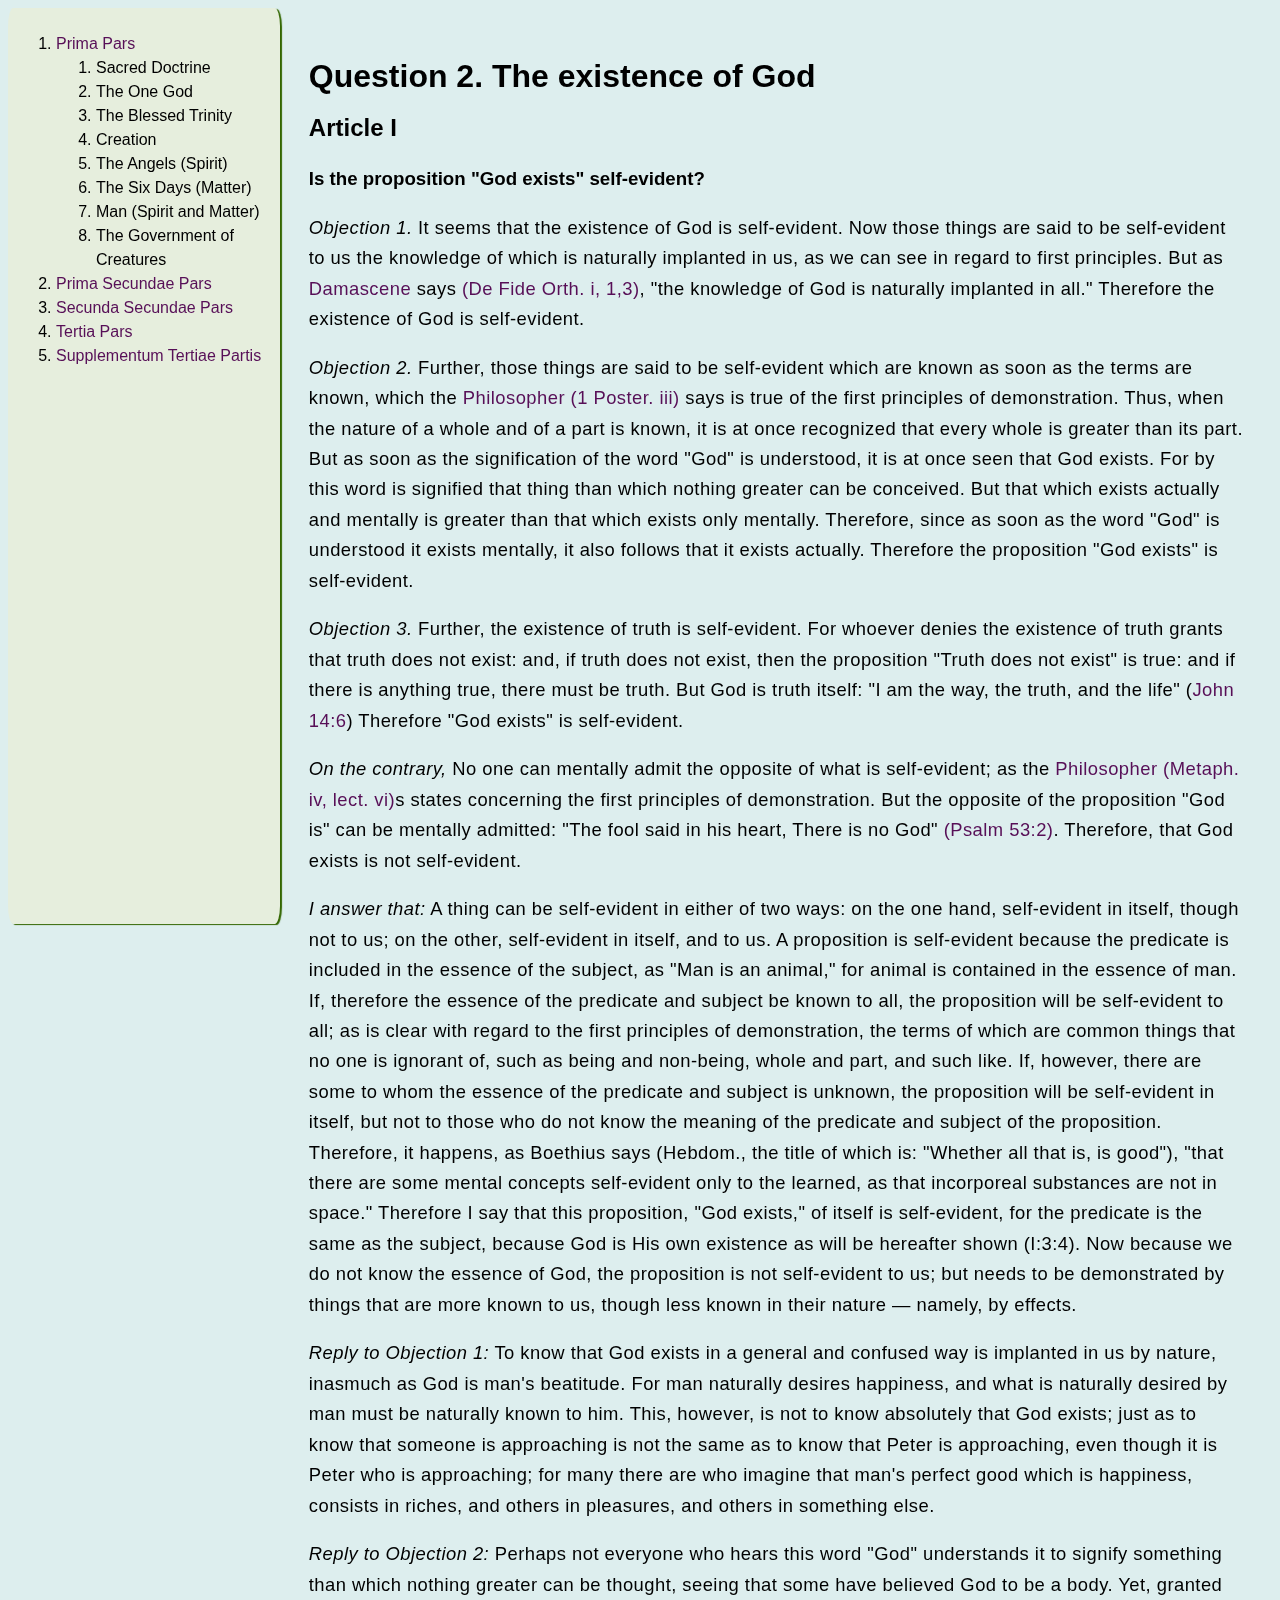
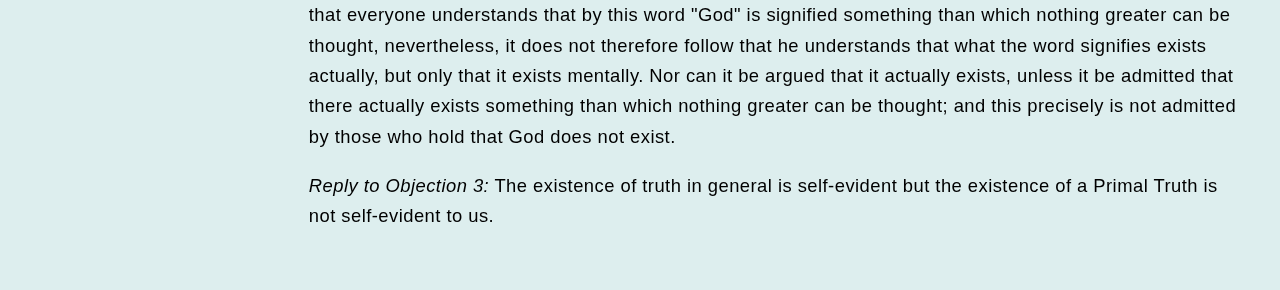
==== summa/summa_sample.html @ d6212f6e "Initial commit" ====
<!DOCTYPE html>
<html lang="en">
<head>
    <meta charset="UTF-8">
    <meta http-equiv="X-UA-Compatible" content="IE=edge">
    <meta name="viewport" content="width=device-width, initial-scale=1.0">
    <link href="../common.css" rel="stylesheet">
    <link href="summa.css" rel="stylesheet">
    <title>Summa Theologiae</title>
</head>
<body>
    <nav>
        <ol id="parts_list">
            <li><a href="#p1">Prima Pars</a></li>
            <ol class="pars_sublist">
                <li>Sacred Doctrine</li>
                <li>The One God</li>
                <li>The Blessed Trinity</li>
                <li>Creation</li>
                <li>The Angels (Spirit)</li>
                <li>The Six Days (Matter)</li>
                <li>Man (Spirit and Matter)</li>
                <li>The Government of Creatures</li>
            </ol>
            <li><a href="#p2_1">Prima Secundae Pars</a></li>
            <li><a href="#p2_2">Secunda Secundae Pars</a></li>
            <li><a href="#p3">Tertia Pars</a></li>
            <li><a href="#p3_s">Supplementum Tertiae Partis</a></li>
        </ol>
    </nav>
    <main>
        <header class="title"><h1>Question 2. The existence of God</h1></header>
        <article>
            <header>
                <h2>Article I</h2>
                <h3>Is the proposition "God exists" self-evident?</h3>
            </header>
            <p class="objection">
                <em>Objection 1.</em>
                It seems that the existence of God is self-evident. Now those things are said to be self-evident to us the knowledge of which is naturally implanted in us, as we can see in regard to first principles. But as <span class="bio">Damascene</span> says <span class="citation">(De Fide Orth. i, 1,3)</span>, "the knowledge of God is naturally implanted in all." Therefore the existence of God is self-evident.
            </p>
            <p class="objection">
                <em>Objection 2.</em>
                Further, those things are said to be self-evident which are known as soon as the terms are known, which the <span class="bio">Philosopher</span> <span class="citation">(1 Poster. iii)</span> says is true of the first principles of demonstration. Thus, when the nature of a whole and of a part is known, it is at once recognized that every whole is greater than its part. But as soon as the signification of the word "God" is understood, it is at once seen that God exists. For by this word is signified that thing than which nothing greater can be conceived. But that which exists actually and mentally is greater than that which exists only mentally. Therefore, since as soon as the word "God" is understood it exists mentally, it also follows that it exists actually. Therefore the proposition "God exists" is self-evident.
            </p>
            <p class="objection">
                <em>Objection 3.</em>
                Further, the existence of truth is self-evident. For whoever denies the existence of truth grants that truth does not exist: and, if truth does not exist, then the proposition "Truth does not exist" is true: and if there is anything true, there must be truth. But God is truth itself: "I am the way, the truth, and the life" (<span class="bible">John 14:6</span>) Therefore "God exists" is self-evident.
            </p>
            <p class="sedcontra">
                <em>On the contrary,</em>
                No one can mentally admit the opposite of what is self-evident; as the <span class="bio">Philosopher</span> <span class="citation">(Metaph. iv, lect. vi)</span>s states concerning the first principles of demonstration. But the opposite of the proposition "God is" can be mentally admitted: "The fool said in his heart, There is no God" <span class="bible">(Psalm 53:2)</span>. Therefore, that God exists is not self-evident.
            </p>
            <p class="response">
                <em>I answer that:</em>
                A thing can be self-evident in either of two ways: on the one hand, self-evident in itself, though not to us; on the other, self-evident in itself, and to us. A proposition is self-evident because the predicate is included in the essence of the subject, as "Man is an animal," for animal is contained in the essence of man. If, therefore the essence of the predicate and subject be known to all, the proposition will be self-evident to all; as is clear with regard to the first principles of demonstration, the terms of which are common things that no one is ignorant of, such as being and non-being, whole and part, and such like. If, however, there are some to whom the essence of the predicate and subject is unknown, the proposition will be self-evident in itself, but not to those who do not know the meaning of the predicate and subject of the proposition. Therefore, it happens, as Boethius says (Hebdom., the title of which is: "Whether all that is, is good"), "that there are some mental concepts self-evident only to the learned, as that incorporeal substances are not in space." Therefore I say that this proposition, "God exists," of itself is self-evident, for the predicate is the same as the subject, because God is His own existence as will be hereafter shown (I:3:4). Now because we do not know the essence of God, the proposition is not self-evident to us; but needs to be demonstrated by things that are more known to us, though less known in their nature — namely, by effects.
            </p>
            <p class="reply">
                <em>Reply to Objection 1:</em>
                To know that God exists in a general and confused way is implanted in us by nature, inasmuch as God is man's beatitude. For man naturally desires happiness, and what is naturally desired by man must be naturally known to him. This, however, is not to know absolutely that God exists; just as to know that someone is approaching is not the same as to know that Peter is approaching, even though it is Peter who is approaching; for many there are who imagine that man's perfect good which is happiness, consists in riches, and others in pleasures, and others in something else.
            </p>
            <p class="reply">
                <em>Reply to Objection 2:</em>
                Perhaps not everyone who hears this word "God" understands it to signify something than which nothing greater can be thought, seeing that some have believed God to be a body. Yet, granted that everyone understands that by this word "God" is signified something than which nothing greater can be thought, nevertheless, it does not therefore follow that he understands that what the word signifies exists actually, but only that it exists mentally. Nor can it be argued that it actually exists, unless it be admitted that there actually exists something than which nothing greater can be thought; and this precisely is not admitted by those who hold that God does not exist.
            </p>
            <p class="reply">
                <em>Reply to Objection 3:</em>
                The existence of truth in general is self-evident but the existence of a Primal Truth is not self-evident to us.
            </p>
        </article>
    </main>

</body>
</html>
---- common.css ----
body {
    font-size: 16px;
    font-family: sans-serif;
    background-color: hsl(180, 35%, 90%);
}

nav {
    float: left;
    position: fixed;
    max-width: 20vw;
    line-height: 1.5rem;
    background-color: hsl(90, 35%, 90%);
    height: 100vh;
    border-radius: 2%;
    box-shadow: 2px 1px 1px hsl(90, 100%, 20%);
    padding: 0.5rem;
}

main {
    position: relative;
    left: 21vw;
    max-width: 73vw;
    line-height: 1.9rem;
    padding: 2rem;
}

p {
    letter-spacing: 0.025em;
    font-size: 1.15em;
}

a {
    color: hsl(300, 70%, 20%);
    text-decoration: none;
}

a:hover {
    text-decoration: underline;
}
---- summa/summa.css ----
span {
    color: hsl(300, 70%, 20%);
    text-decoration: none;
}

span:hover {
    text-decoration: underline;
}
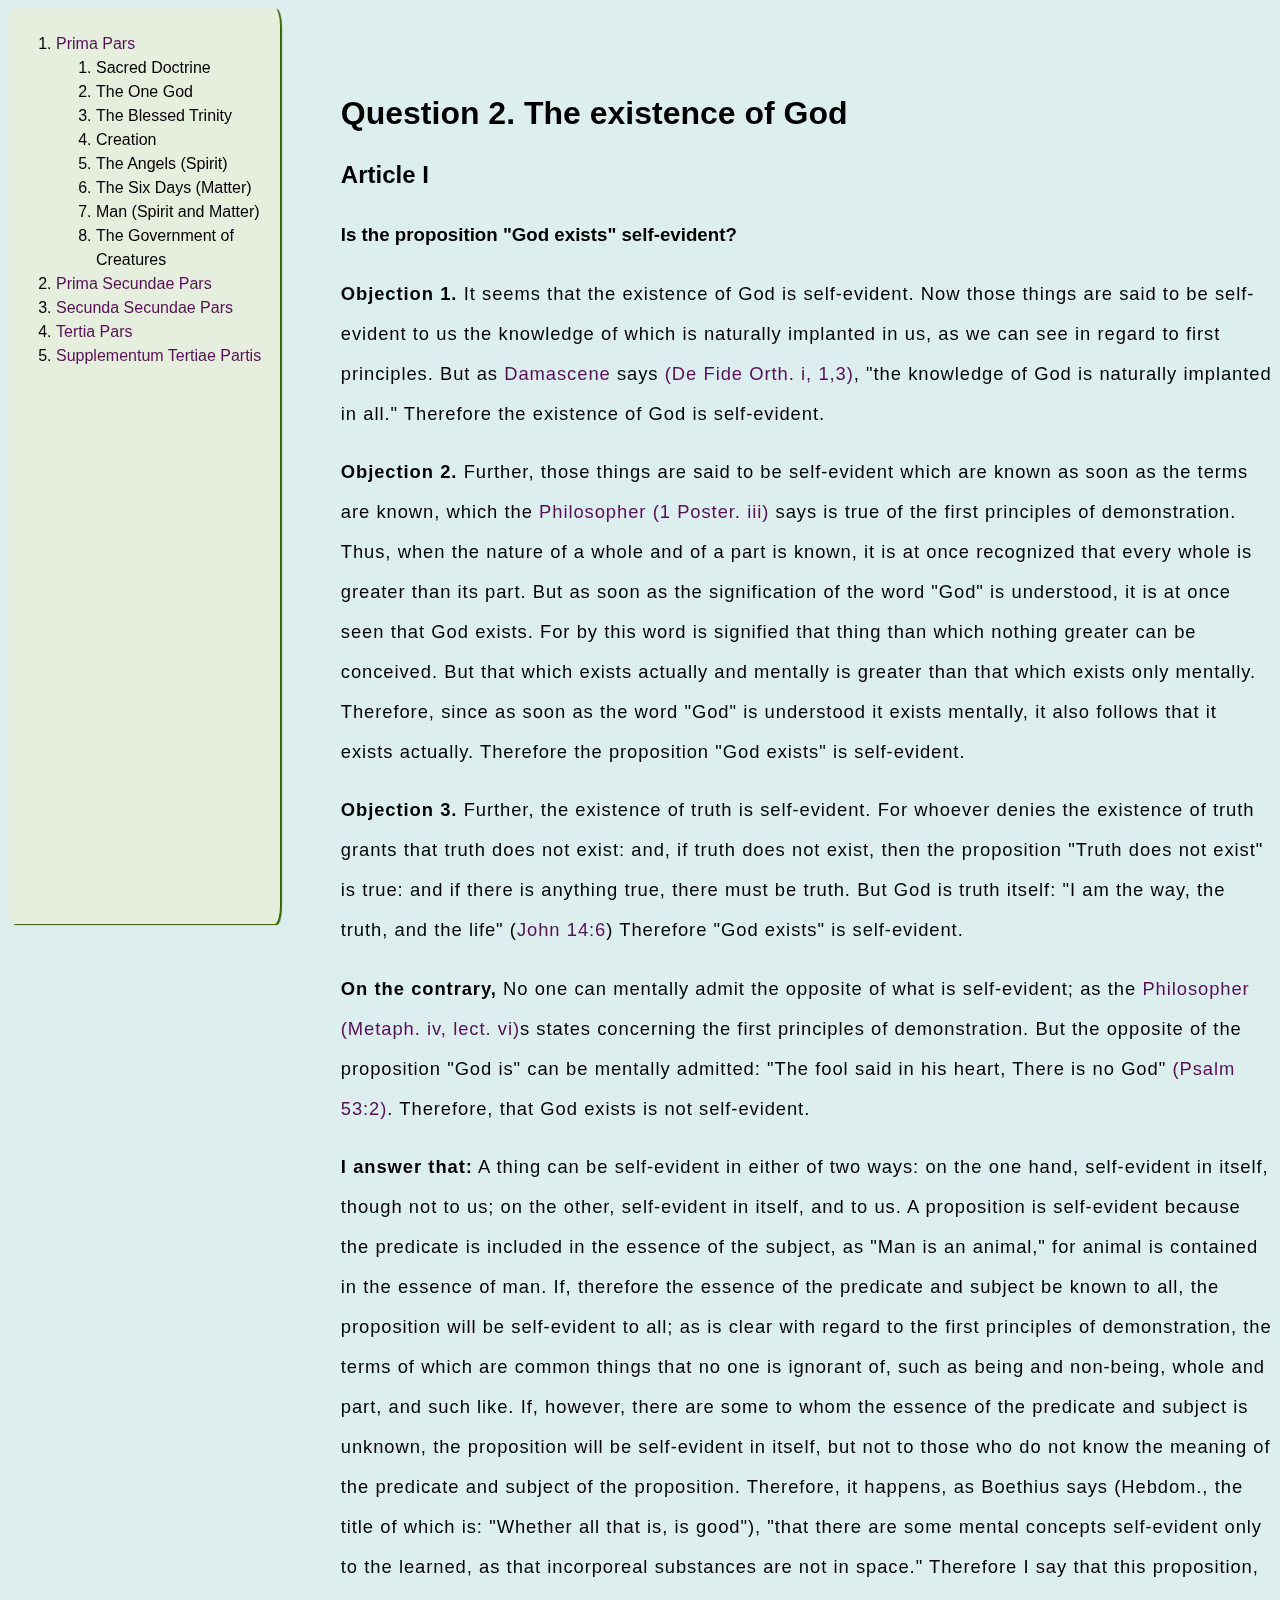
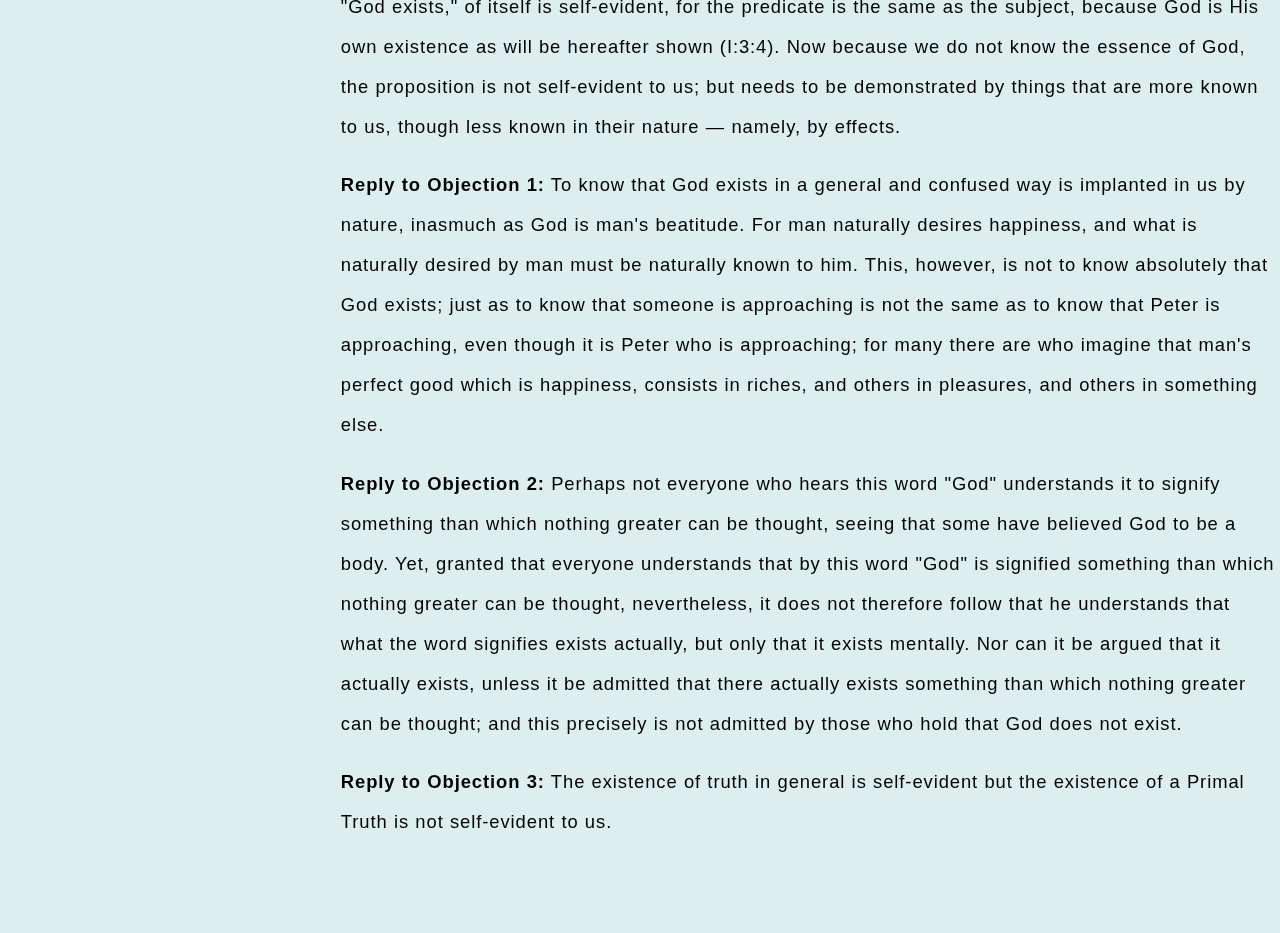
==== commit c0175ba4: "Change em tags in Summa to strong tags." ====
--- a/summa/summa_sample.html
+++ b/summa/summa_sample.html
@@ -36,35 +36,35 @@
                 <h3>Is the proposition "God exists" self-evident?</h3>
             </header>
             <p class="objection">
-                <em>Objection 1.</em>
+                <strong>Objection 1.</strong>
                 It seems that the existence of God is self-evident. Now those things are said to be self-evident to us the knowledge of which is naturally implanted in us, as we can see in regard to first principles. But as <span class="bio">Damascene</span> says <span class="citation">(De Fide Orth. i, 1,3)</span>, "the knowledge of God is naturally implanted in all." Therefore the existence of God is self-evident.
             </p>
             <p class="objection">
-                <em>Objection 2.</em>
+                <strong>Objection 2.</strong>
                 Further, those things are said to be self-evident which are known as soon as the terms are known, which the <span class="bio">Philosopher</span> <span class="citation">(1 Poster. iii)</span> says is true of the first principles of demonstration. Thus, when the nature of a whole and of a part is known, it is at once recognized that every whole is greater than its part. But as soon as the signification of the word "God" is understood, it is at once seen that God exists. For by this word is signified that thing than which nothing greater can be conceived. But that which exists actually and mentally is greater than that which exists only mentally. Therefore, since as soon as the word "God" is understood it exists mentally, it also follows that it exists actually. Therefore the proposition "God exists" is self-evident.
             </p>
             <p class="objection">
-                <em>Objection 3.</em>
+                <strong>Objection 3.</strong>
                 Further, the existence of truth is self-evident. For whoever denies the existence of truth grants that truth does not exist: and, if truth does not exist, then the proposition "Truth does not exist" is true: and if there is anything true, there must be truth. But God is truth itself: "I am the way, the truth, and the life" (<span class="bible">John 14:6</span>) Therefore "God exists" is self-evident.
             </p>
             <p class="sedcontra">
-                <em>On the contrary,</em>
+                <strong>On the contrary,</strong>
                 No one can mentally admit the opposite of what is self-evident; as the <span class="bio">Philosopher</span> <span class="citation">(Metaph. iv, lect. vi)</span>s states concerning the first principles of demonstration. But the opposite of the proposition "God is" can be mentally admitted: "The fool said in his heart, There is no God" <span class="bible">(Psalm 53:2)</span>. Therefore, that God exists is not self-evident.
             </p>
             <p class="response">
-                <em>I answer that:</em>
+                <strong>I answer that:</strong>
                 A thing can be self-evident in either of two ways: on the one hand, self-evident in itself, though not to us; on the other, self-evident in itself, and to us. A proposition is self-evident because the predicate is included in the essence of the subject, as "Man is an animal," for animal is contained in the essence of man. If, therefore the essence of the predicate and subject be known to all, the proposition will be self-evident to all; as is clear with regard to the first principles of demonstration, the terms of which are common things that no one is ignorant of, such as being and non-being, whole and part, and such like. If, however, there are some to whom the essence of the predicate and subject is unknown, the proposition will be self-evident in itself, but not to those who do not know the meaning of the predicate and subject of the proposition. Therefore, it happens, as Boethius says (Hebdom., the title of which is: "Whether all that is, is good"), "that there are some mental concepts self-evident only to the learned, as that incorporeal substances are not in space." Therefore I say that this proposition, "God exists," of itself is self-evident, for the predicate is the same as the subject, because God is His own existence as will be hereafter shown (I:3:4). Now because we do not know the essence of God, the proposition is not self-evident to us; but needs to be demonstrated by things that are more known to us, though less known in their nature — namely, by effects.
             </p>
             <p class="reply">
-                <em>Reply to Objection 1:</em>
+                <strong>Reply to Objection 1:</strong>
                 To know that God exists in a general and confused way is implanted in us by nature, inasmuch as God is man's beatitude. For man naturally desires happiness, and what is naturally desired by man must be naturally known to him. This, however, is not to know absolutely that God exists; just as to know that someone is approaching is not the same as to know that Peter is approaching, even though it is Peter who is approaching; for many there are who imagine that man's perfect good which is happiness, consists in riches, and others in pleasures, and others in something else.
             </p>
             <p class="reply">
-                <em>Reply to Objection 2:</em>
+                <strong>Reply to Objection 2:</strong>
                 Perhaps not everyone who hears this word "God" understands it to signify something than which nothing greater can be thought, seeing that some have believed God to be a body. Yet, granted that everyone understands that by this word "God" is signified something than which nothing greater can be thought, nevertheless, it does not therefore follow that he understands that what the word signifies exists actually, but only that it exists mentally. Nor can it be argued that it actually exists, unless it be admitted that there actually exists something than which nothing greater can be thought; and this precisely is not admitted by those who hold that God does not exist.
             </p>
             <p class="reply">
-                <em>Reply to Objection 3:</em>
+                <strong>Reply to Objection 3:</strong>
                 The existence of truth in general is self-evident but the existence of a Primal Truth is not self-evident to us.
             </p>
         </article>
--- a/common.css
+++ b/common.css
@@ -20,13 +20,14 @@
     position: relative;
     left: 21vw;
     max-width: 73vw;
-    line-height: 1.9rem;
-    padding: 2rem;
+    line-height: 2.5rem;
+    padding: 5vw;
 }
 
 p {
-    letter-spacing: 0.025em;
-    font-size: 1.15em;
+    font-size: 1.15rem;
+    letter-spacing: 0.05em;
+    word-spacing: 0.015em;
 }
 
 a {
